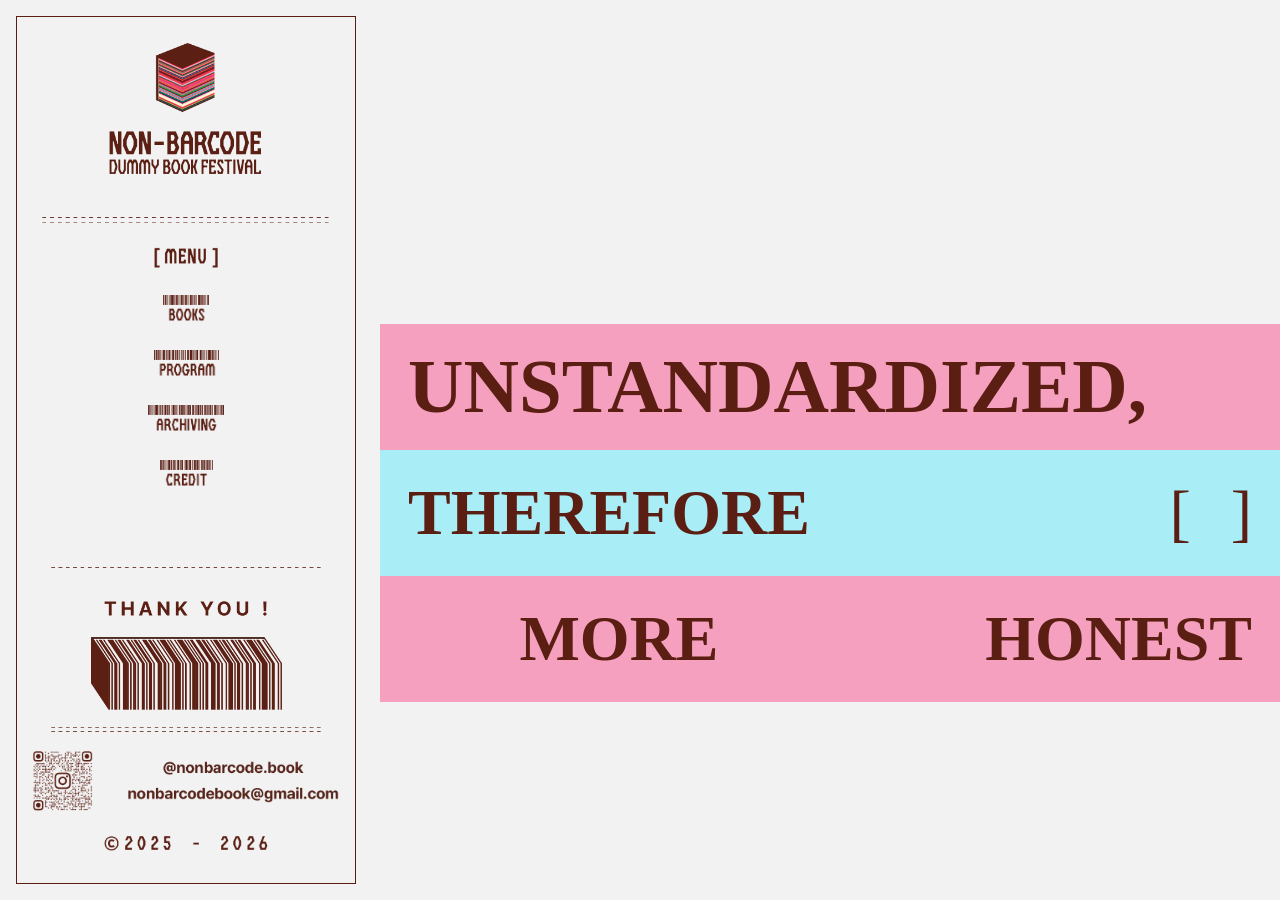
==== 01_main.html @ d7e764cb "q" ====
<!DOCTYPE html>
<html lang="ko">
<head>
  <meta charset="UTF-8" />
  <meta name="viewport" content="width=device-width, initial-scale=1.0" />
  <title>NON-BARCODE</title>
  <link rel="icon" type="image/png" sizes="32x32" href="02_Images/favicon.png">
  <link rel="icon" type="image/png" sizes="16x16" href="02_Images/favicon.png">
  <link rel="stylesheet" href="01_main.css" />
</head>

<body>

  <div id="navi">
    <div id="navi-container">
      <div id="navi-top"></div>
  
      <div id="navi-menu">
        <div id="navi-menu-text"></div>
  
        <ul class="navi-list">
          <li id="navi-books"></li>
          <li id="navi-program"></li>
          <li id="navi-archiving"></li>
          <li id="navi-credit"></li>
        </ul>
      </div>
  
      <div id="navi-footer">
        <div id="thx"></div>
        <div id="navi-bottom"></div>
        <div id="navi-contact"></div>
      </div>
    </div>
  </div>

  <main id="content">
    <section id="hero">
      <div class="hero-top-space"></div>

      <div class="band pink band-1">
        <h1>UNSTANDARDIZED,</h1>
      </div>

      <div class="band blue band-2">
        <div class="band-inner">
          <h2>THEREFORE</h2>
          <div class="barcode-wrap">
            <span>[</span>
            <div class="barcode"></div>
            <span>]</span>
          </div>
        </div>
      </div>

      <div class="band pink band-3">
        <div class="bottom-words">
          <h2>MORE</h2>
          <h2>HONEST</h2>
        </div>
      </div>
    </section>

  <script src="https://code.jquery.com/jquery-3.6.1.min.js"></script>
  <script type="module" src="/01_main.js"></script> </body>
    
  </body>
</html>
---- 01_main.css ----
* {
  box-sizing: border-box;
  margin: 0;
  padding: 0;
}
@font-face {
  font-family: 'Nonbarcode';
  src: url('../fonts/Nonbarcode_bold.ttf') format('truetype');
  font-weight: normal;
  font-style: normal;
}

:root {
  --nav-width: 380px;
  --brown: #5b1e13;
}

body {
  background: #f2f2f2;
}

/* 왼쪽 고정 네비 */
#navi {
  position: fixed;
  top: 0;
  left: 0;
  width: var(--nav-width);
  height: 100vh;
  padding: 20px;
}

/* 네비 전체 박스 */
#navi-container {
  width: 340px;
  height: 100%;
  border: 1px solid var(--brown);
  display: flex;
  flex-direction: column;
  padding: 28px 0 24px;
}

/* 상단 */
#navi-top {
  height: 205px;
  flex-shrink: 0;
  background-image: url("./02_Images/01_Navi/navi_top.png");
  background-repeat: no-repeat;
  background-size: contain;
  background-position: center;
  margin-top: 10px;
}

/* 메뉴 */
#navi-menu {
  display: flex;
  flex-direction: column;
  flex-shrink: 0;
  margin: 10px 20px 0;
}

#navi-menu-text {
  height: 25px;
  flex-shrink: 0;
  margin: 24px 35px 18px;
  background-image: url("./02_Images/01_Navi/navi_menu.png");
  background-repeat: no-repeat;
  background-size: contain;
  background-position: center;
}

.navi-list {
  list-style: none;
  margin-top: 25px;
  display: flex;
  flex-direction: column;
  align-items: center;
  gap: clamp(25px, 3vh, 42px);
}

.navi-list li {
  width: 100%;
  height: 35px;
  flex-shrink: 0;
  background-repeat: no-repeat;
  background-size: contain;
  background-position: center;
}

#navi-books {
  background-image: url("./02_Images/01_Navi/navi_books.png");
}

#navi-program {
  background-image: url("./02_Images/01_Navi/navi_program.png");
}

#navi-archiving {
  background-image: url("./02_Images/01_Navi/navi_archiving.png");
}

#navi-credit {
  background-image: url("./02_Images/01_Navi/navi_credit.png");
}

/* 하단 전체 */
#navi-footer {
  margin-top: auto;
  flex-shrink: 0;
  display: flex;
  flex-direction: column;
}

/* THANK YOU */
#thx {
  height: 200px;
  margin: 0 10px;
  background-image: url("./02_Images/01_Navi/navi_thx.png");
  background-repeat: no-repeat;
  background-size: contain;
  background-position: center;
}

/* 제일 아래 그래픽 */
#navi-bottom {
  height: 150px;
  margin: 10px 20px 0;
  background-image: url("./02_Images/01_Navi/navi_bottom.png");
  background-repeat: no-repeat;
  background-size: contain;
  background-position: center;
}

/* 높이가 충분히 클 때: 메뉴 말고 하단 여백이 늘어나게 */
@media (min-height: 1130px) {
  #navi {
    padding: 20px;
  }

  #navi-container {
    padding-top: 34px;
    padding-bottom: 36px;
  }
  #navi-menu-text {
    margin: 48px 28px 10px;
  }
  .navi-list {
    padding-top: 40px;
    gap: 50px;
  }
  #navi-footer {
    padding-top: 28px;
  }

  #thx {
    margin: 12px 10px 0;
  }

  #navi-bottom {
    margin: 18px 20px 0;
  }
}

/* 920 이하 */
@media (max-height: 920px) {
  #navi {
    padding: 16px;
  }

  #navi-container {
    padding: 22px 0 18px;
  }

  #navi-top {
    height: 180px;
    margin-top: 4px;
  }

  #navi-menu {
    margin: 6px 16px 0;
  }

  #navi-menu-text {
    margin: 16px 28px 0px;
  }

  .navi-list {
    gap: 25px;
  }

  .navi-list li {
    height: 30px;
  }

  #thx {
    height: 165px;
    margin: 0 8px;
  }

  #navi-bottom {
    height: 125px;
    margin: 8px 16px 0;
  }
}

/* 820 이하 */
@media (max-height: 820px) {

  #thx {
    height: 135px;
  }

  #navi-bottom {
    display: none;
  }
}

/* 740 이하 */
@media (max-height: 740px) {
  #thx {
    height: 110px;
  }
}

/* 740 이하 */
@media (max-height: 620px) {
  #thx {
    display: none;
  }
}


/* 오른쪽 본문 */
#content {
  margin-left: var(--nav-width);
  width: calc(100% - var(--nav-width));
  min-height: 100vh;
}

/* 히어로 전체 */
#hero {
  position: relative;
  width: 100%;
  min-height: 100vh;
  background: var(--bg);
  display: flex;
  flex-direction: column;
}

/* 위 여백 */
.hero-top-space {
  height: 36vh;
  width: 100%;
}

/* 공통 밴드 */
.band {
  width: 100%;
  display: flex;
  align-items: center;
  padding-left: 28px;
  padding-right: 28px;
}

/* 색상 */
.pink {
  background: #f5a0be; /* 임시, 나중에 원하는 색으로 교체 */
}

.blue {
  background: #a9eef7; /* 임시 */
}

/* 첫 줄 */
.band-1 {
  height: 14vh;
}

.band-1 h1 {
  font-size: clamp(48px, 6vw, 110px);
  color: var(--brown);
  line-height: 1;
}

/* 둘째 줄 */
.band-2 {
  height: 14vh;
}

.band-inner {
  width: 100%;
  display: flex;
  align-items: center;
  justify-content: space-between;
  gap: 24px;
}

.band-2 h2 {
  font-size: clamp(44px, 5vw, 96px);
  color: var(--brown);
  line-height: 1;
}

.barcode-wrap {
  display: flex;
  align-items: center;
  gap: 20px;
  flex: 1;
  justify-content: flex-end;
}

.barcode-wrap span {
  font-size: clamp(44px, 5vw, 96px);
  color: var(--brown);
  line-height: 1;
}

/* 셋째 줄 */
.band-3 {
  height: 14vh;
}

.bottom-words {
  width: 100%;
  display: flex;
  justify-content: space-between;
  align-items: center;
}

.bottom-words h2 {
  font-size: clamp(44px, 5vw, 96px);
  color: var(--brown);
  line-height: 1;
  width: 50%;
}

.bottom-words h2:first-child {
  text-align: center;
}

.bottom-words h2:last-child {
  text-align: right;
}
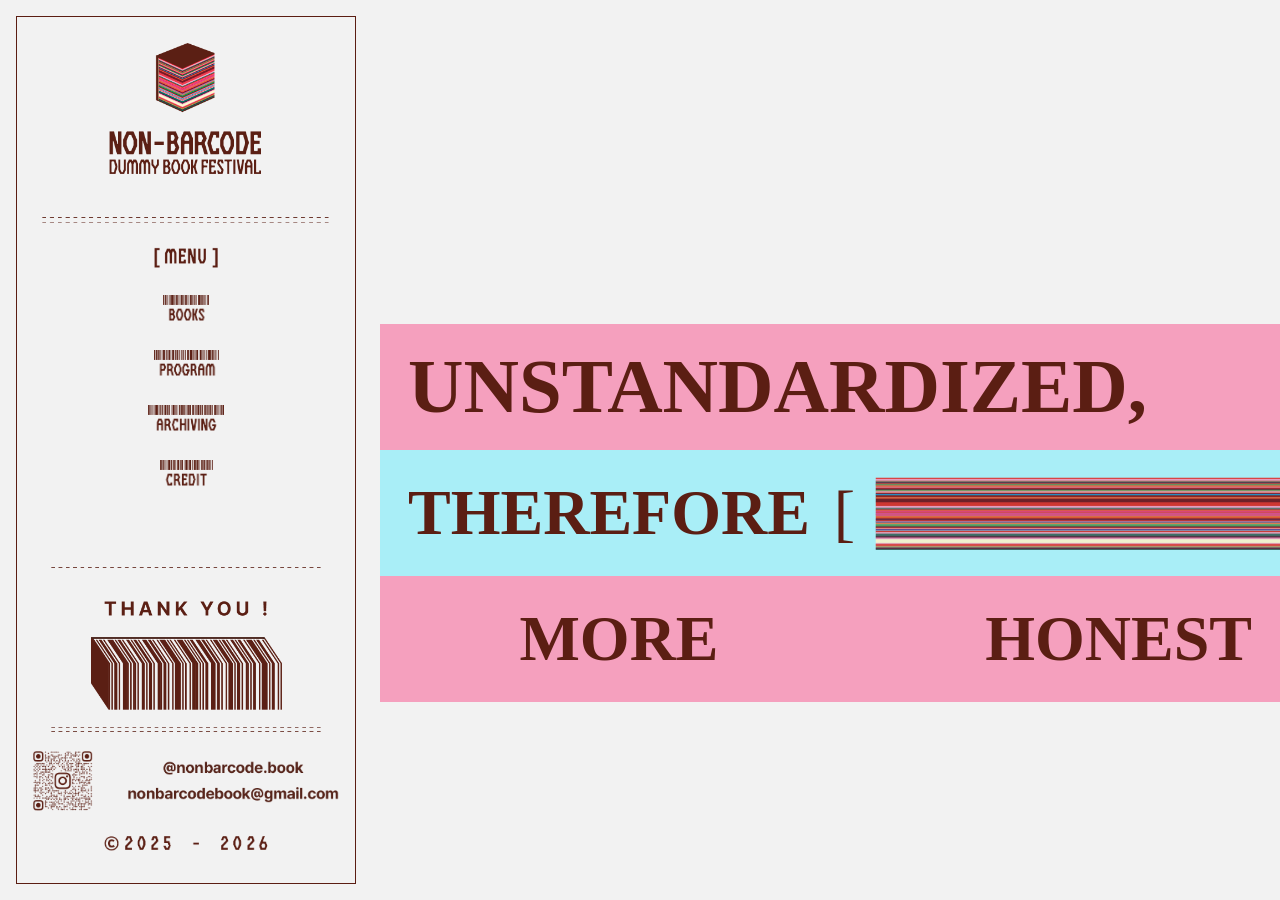
==== commit a75545e9: "1" ====
--- a/01_main.html
+++ b/01_main.html
@@ -11,6 +11,7 @@
 
 <body>
 
+  <!-- 네비게이션바 -->
   <div id="navi">
     <div id="navi-container">
       <div id="navi-top"></div>
@@ -34,6 +35,7 @@
     </div>
   </div>
 
+  <!-- 본문 -->
   <main id="content">
     <section id="hero">
       <div class="hero-top-space"></div>
--- a/01_main.css
+++ b/01_main.css
@@ -130,105 +130,6 @@
   background-position: center;
 }
 
-/* 높이가 충분히 클 때: 메뉴 말고 하단 여백이 늘어나게 */
-@media (min-height: 1130px) {
-  #navi {
-    padding: 20px;
-  }
-
-  #navi-container {
-    padding-top: 34px;
-    padding-bottom: 36px;
-  }
-  #navi-menu-text {
-    margin: 48px 28px 10px;
-  }
-  .navi-list {
-    padding-top: 40px;
-    gap: 50px;
-  }
-  #navi-footer {
-    padding-top: 28px;
-  }
-
-  #thx {
-    margin: 12px 10px 0;
-  }
-
-  #navi-bottom {
-    margin: 18px 20px 0;
-  }
-}
-
-/* 920 이하 */
-@media (max-height: 920px) {
-  #navi {
-    padding: 16px;
-  }
-
-  #navi-container {
-    padding: 22px 0 18px;
-  }
-
-  #navi-top {
-    height: 180px;
-    margin-top: 4px;
-  }
-
-  #navi-menu {
-    margin: 6px 16px 0;
-  }
-
-  #navi-menu-text {
-    margin: 16px 28px 0px;
-  }
-
-  .navi-list {
-    gap: 25px;
-  }
-
-  .navi-list li {
-    height: 30px;
-  }
-
-  #thx {
-    height: 165px;
-    margin: 0 8px;
-  }
-
-  #navi-bottom {
-    height: 125px;
-    margin: 8px 16px 0;
-  }
-}
-
-/* 820 이하 */
-@media (max-height: 820px) {
-
-  #thx {
-    height: 135px;
-  }
-
-  #navi-bottom {
-    display: none;
-  }
-}
-
-/* 740 이하 */
-@media (max-height: 740px) {
-  #thx {
-    height: 110px;
-  }
-}
-
-/* 740 이하 */
-@media (max-height: 620px) {
-  #thx {
-    display: none;
-  }
-}
-
-
 /* 오른쪽 본문 */
 #content {
   margin-left: var(--nav-width);
@@ -314,6 +215,15 @@
   line-height: 1;
 }
 
+.barcode {
+  background-image: url("./02_Images/02_Hero/Hero_Barcode.png");
+  height: 100px;
+  width: 500px;
+  background-repeat: no-repeat;
+  background-size: contain;
+  background-position: center;
+}
+
 /* 셋째 줄 */
 .band-3 {
   height: 14vh;
@@ -339,4 +249,102 @@
 
 .bottom-words h2:last-child {
   text-align: right;
+}
+
+/* 높이가 충분히 클 때: 메뉴 말고 하단 여백이 늘어나게 */
+@media (min-height: 1130px) {
+  #navi {
+    padding: 20px;
+  }
+
+  #navi-container {
+    padding-top: 34px;
+    padding-bottom: 36px;
+  }
+  #navi-menu-text {
+    margin: 48px 28px 10px;
+  }
+  .navi-list {
+    padding-top: 40px;
+    gap: 50px;
+  }
+  #navi-footer {
+    padding-top: 28px;
+  }
+
+  #thx {
+    margin: 12px 10px 0;
+  }
+
+  #navi-bottom {
+    margin: 18px 20px 0;
+  }
+}
+
+/* 920 이하 */
+@media (max-height: 920px) {
+  #navi {
+    padding: 16px;
+  }
+
+  #navi-container {
+    padding: 22px 0 18px;
+  }
+
+  #navi-top {
+    height: 180px;
+    margin-top: 4px;
+  }
+
+  #navi-menu {
+    margin: 6px 16px 0;
+  }
+
+  #navi-menu-text {
+    margin: 16px 28px 0px;
+  }
+
+  .navi-list {
+    gap: 25px;
+  }
+
+  .navi-list li {
+    height: 30px;
+  }
+
+  #thx {
+    height: 165px;
+    margin: 0 8px;
+  }
+
+  #navi-bottom {
+    height: 125px;
+    margin: 8px 16px 0;
+  }
+}
+
+/* 820 이하 */
+@media (max-height: 820px) {
+
+  #thx {
+    height: 135px;
+  }
+
+  #navi-bottom {
+    display: none;
+  }
+}
+
+/* 740 이하 */
+@media (max-height: 740px) {
+  #thx {
+    height: 110px;
+  }
+}
+
+/* 740 이하 */
+@media (max-height: 620px) {
+  #thx {
+    display: none;
+  }
 }
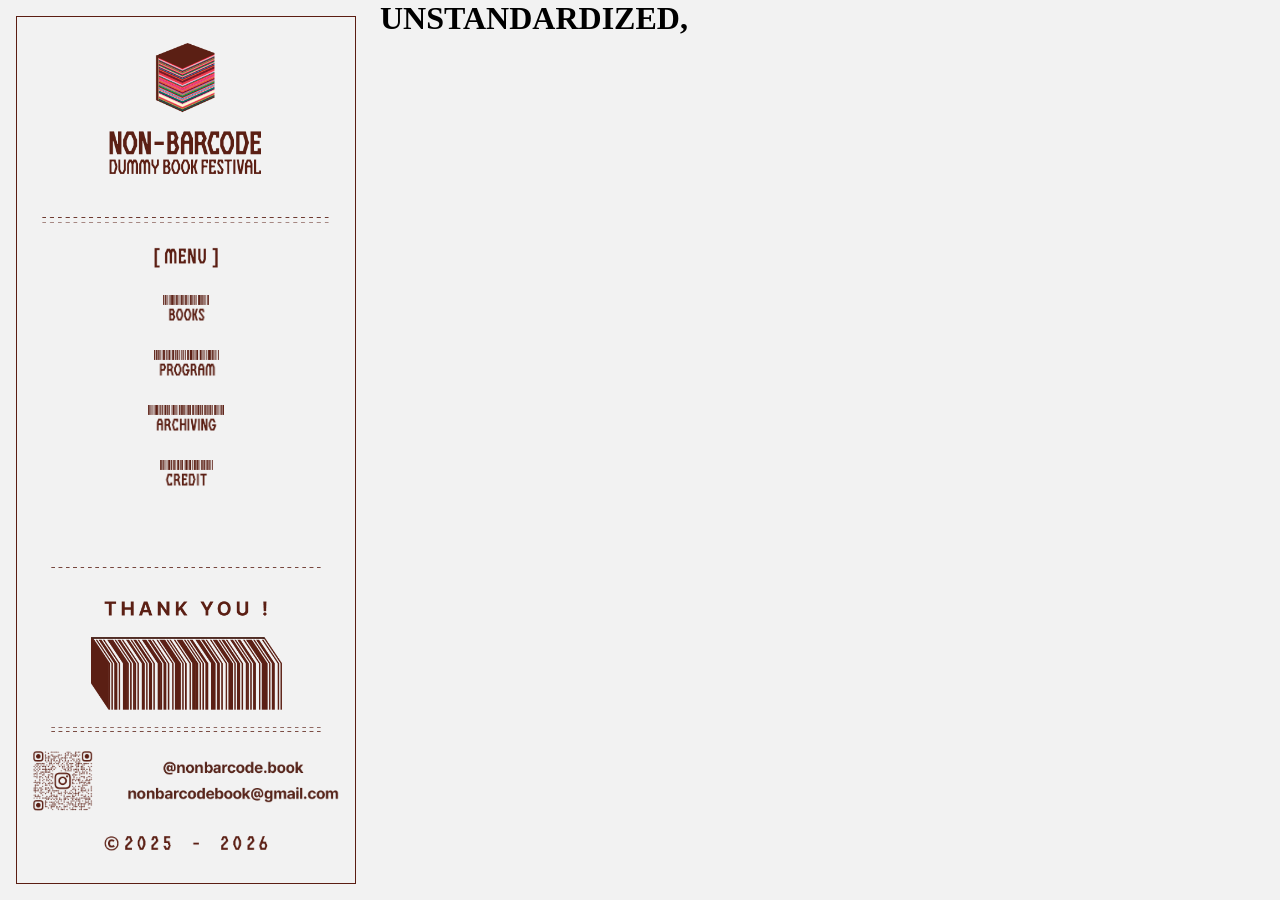
==== commit 376624f0: "1" ====
--- a/01_main.html
+++ b/01_main.html
@@ -36,32 +36,13 @@
   </div>
 
   <!-- 본문 -->
-  <main id="content">
-    <section id="hero">
-      <div class="hero-top-space"></div>
-
-      <div class="band pink band-1">
-        <h1>UNSTANDARDIZED,</h1>
+  <div id="content">
+    <div id="hero">
+      <div id="text-1">
+        <H1> UNSTANDARDIZED, </H1>
       </div>
-
-      <div class="band blue band-2">
-        <div class="band-inner">
-          <h2>THEREFORE</h2>
-          <div class="barcode-wrap">
-            <span>[</span>
-            <div class="barcode"></div>
-            <span>]</span>
-          </div>
-        </div>
-      </div>
-
-      <div class="band pink band-3">
-        <div class="bottom-words">
-          <h2>MORE</h2>
-          <h2>HONEST</h2>
-        </div>
-      </div>
-    </section>
+    </div>
+  </div>
 
   <script src="https://code.jquery.com/jquery-3.6.1.min.js"></script>
   <script type="module" src="/01_main.js"></script> </body>
--- a/01_main.css
+++ b/01_main.css
@@ -140,6 +140,7 @@
 /* 히어로 전체 */
 #hero {
   position: relative;
+  font-family: 'Nonbarcode';
   width: 100%;
   min-height: 100vh;
   background: var(--bg);
@@ -147,109 +148,6 @@
   flex-direction: column;
 }
 
-/* 위 여백 */
-.hero-top-space {
-  height: 36vh;
-  width: 100%;
-}
-
-/* 공통 밴드 */
-.band {
-  width: 100%;
-  display: flex;
-  align-items: center;
-  padding-left: 28px;
-  padding-right: 28px;
-}
-
-/* 색상 */
-.pink {
-  background: #f5a0be; /* 임시, 나중에 원하는 색으로 교체 */
-}
-
-.blue {
-  background: #a9eef7; /* 임시 */
-}
-
-/* 첫 줄 */
-.band-1 {
-  height: 14vh;
-}
-
-.band-1 h1 {
-  font-size: clamp(48px, 6vw, 110px);
-  color: var(--brown);
-  line-height: 1;
-}
-
-/* 둘째 줄 */
-.band-2 {
-  height: 14vh;
-}
-
-.band-inner {
-  width: 100%;
-  display: flex;
-  align-items: center;
-  justify-content: space-between;
-  gap: 24px;
-}
-
-.band-2 h2 {
-  font-size: clamp(44px, 5vw, 96px);
-  color: var(--brown);
-  line-height: 1;
-}
-
-.barcode-wrap {
-  display: flex;
-  align-items: center;
-  gap: 20px;
-  flex: 1;
-  justify-content: flex-end;
-}
-
-.barcode-wrap span {
-  font-size: clamp(44px, 5vw, 96px);
-  color: var(--brown);
-  line-height: 1;
-}
-
-.barcode {
-  background-image: url("./02_Images/02_Hero/Hero_Barcode.png");
-  height: 100px;
-  width: 500px;
-  background-repeat: no-repeat;
-  background-size: contain;
-  background-position: center;
-}
-
-/* 셋째 줄 */
-.band-3 {
-  height: 14vh;
-}
-
-.bottom-words {
-  width: 100%;
-  display: flex;
-  justify-content: space-between;
-  align-items: center;
-}
-
-.bottom-words h2 {
-  font-size: clamp(44px, 5vw, 96px);
-  color: var(--brown);
-  line-height: 1;
-  width: 50%;
-}
-
-.bottom-words h2:first-child {
-  text-align: center;
-}
-
-.bottom-words h2:last-child {
-  text-align: right;
-}
 
 /* 높이가 충분히 클 때: 메뉴 말고 하단 여백이 늘어나게 */
 @media (min-height: 1130px) {
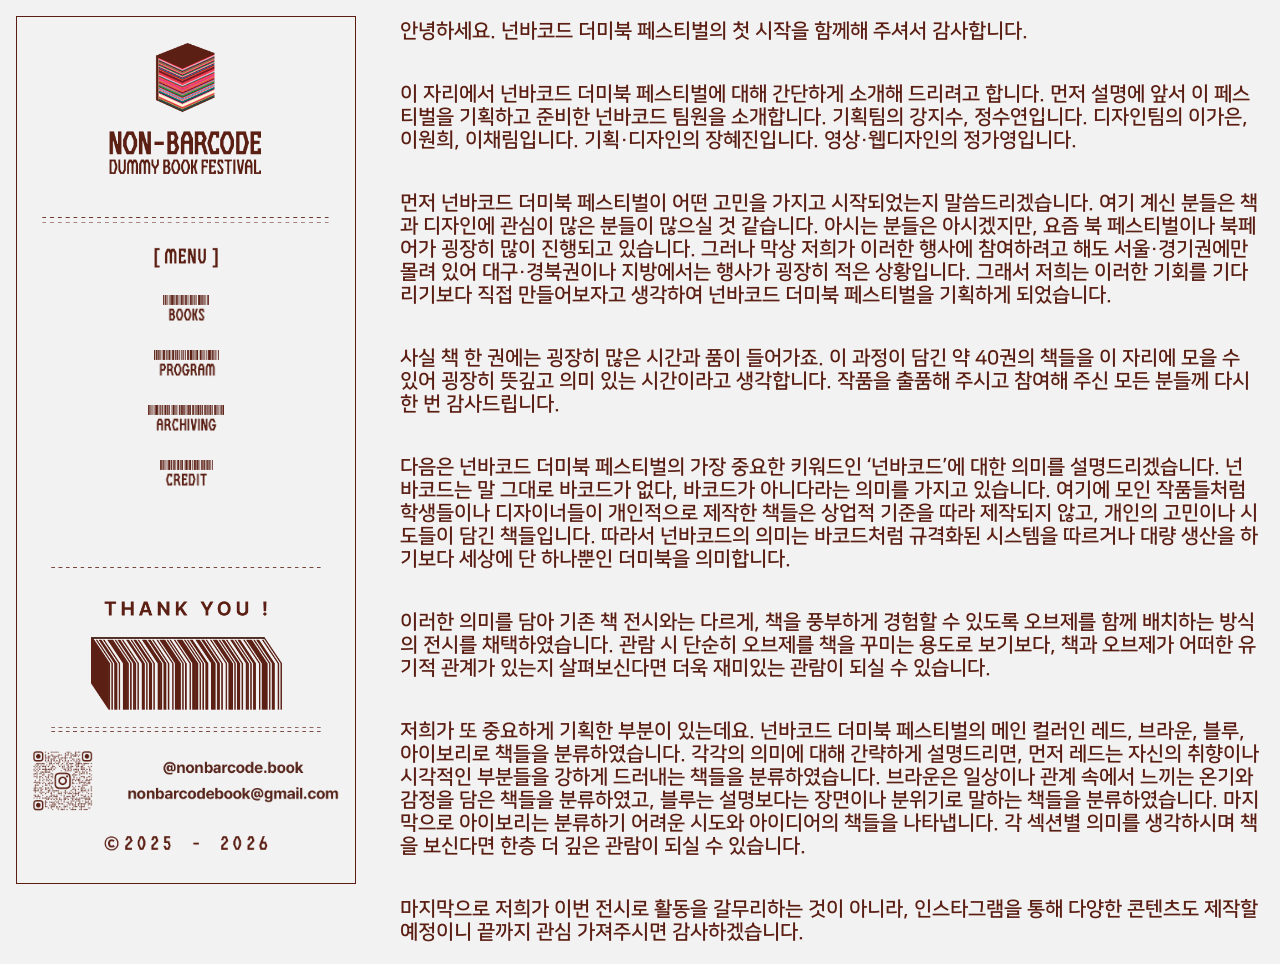
==== commit e6abe479: "1" ====
--- a/01_main.html
+++ b/01_main.html
@@ -38,9 +38,21 @@
   <!-- 본문 -->
   <div id="content">
     <div id="hero">
-      <div id="text-1">
-        <H1> UNSTANDARDIZED, </H1>
-      </div>
+      <div class="hero-text">  <p> 안녕하세요. 넌바코드 더미북 페스티벌의 첫 시작을 함께해 주셔서 감사합니다. </p></div>
+
+      <div class="hero-text">  <p> 이 자리에서 넌바코드 더미북 페스티벌에 대해 간단하게 소개해 드리려고 합니다. 먼저 설명에 앞서 이 페스티벌을 기획하고 준비한 넌바코드 팀원을 소개합니다. 기획팀의 강지수, 정수연입니다. 디자인팀의 이가은, 이원희, 이채림입니다. 기획·디자인의 장혜진입니다. 영상·웹디자인의 정가영입니다. </p></div>
+        
+      <div class="hero-text">  <p> 먼저 넌바코드 더미북 페스티벌이 어떤 고민을 가지고 시작되었는지 말씀드리겠습니다. 여기 계신 분들은 책과 디자인에 관심이 많은 분들이 많으실 것 같습니다. 아시는 분들은 아시겠지만, 요즘 북 페스티벌이나 북페어가 굉장히 많이 진행되고 있습니다. 그러나 막상 저희가 이러한 행사에 참여하려고 해도 서울·경기권에만 몰려 있어 대구·경북권이나 지방에서는 행사가 굉장히 적은 상황입니다. 그래서 저희는 이러한 기회를 기다리기보다 직접 만들어보자고 생각하여 넌바코드 더미북 페스티벌을 기획하게 되었습니다. </p></div>
+        
+      <div class="hero-text">  <p> 사실 책 한 권에는 굉장히 많은 시간과 품이 들어가죠. 이 과정이 담긴 약 40권의 책들을 이 자리에 모을 수 있어 굉장히 뜻깊고 의미 있는 시간이라고 생각합니다. 작품을 출품해 주시고 참여해 주신 모든 분들께 다시 한 번 감사드립니다. </p></div>
+        
+      <div class="hero-text">  <p> 다음은 넌바코드 더미북 페스티벌의 가장 중요한 키워드인 ‘넌바코드’에 대한 의미를 설명드리겠습니다. 넌바코드는 말 그대로 바코드가 없다, 바코드가 아니다라는 의미를 가지고 있습니다. 여기에 모인 작품들처럼 학생들이나 디자이너들이 개인적으로 제작한 책들은 상업적 기준을 따라 제작되지 않고, 개인의 고민이나 시도들이 담긴 책들입니다. 따라서 넌바코드의 의미는 바코드처럼 규격화된 시스템을 따르거나 대량 생산을 하기보다 세상에 단 하나뿐인 더미북을 의미합니다. </p></div>
+        
+      <div class="hero-text">  <p> 이러한 의미를 담아 기존 책 전시와는 다르게, 책을 풍부하게 경험할 수 있도록 오브제를 함께 배치하는 방식의 전시를 채택하였습니다. 관람 시 단순히 오브제를 책을 꾸미는 용도로 보기보다, 책과 오브제가 어떠한 유기적 관계가 있는지 살펴보신다면 더욱 재미있는 관람이 되실 수 있습니다. </p></div>
+        
+      <div class="hero-text">  <p>저희가 또 중요하게 기획한 부분이 있는데요. 넌바코드 더미북 페스티벌의 메인 컬러인 레드, 브라운, 블루, 아이보리로 책들을 분류하였습니다. 각각의 의미에 대해 간략하게 설명드리면, 먼저 레드는 자신의 취향이나 시각적인 부분들을 강하게 드러내는 책들을 분류하였습니다. 브라운은 일상이나 관계 속에서 느끼는 온기와 감정을 담은 책들을 분류하였고, 블루는 설명보다는 장면이나 분위기로 말하는 책들을 분류하였습니다. 마지막으로 아이보리는 분류하기 어려운 시도와 아이디어의 책들을 나타냅니다. 각 섹션별 의미를 생각하시며 책을 보신다면 한층 더 깊은 관람이 되실 수 있습니다. </p></div>
+        
+      <div class="hero-text">  <p>마지막으로 저희가 이번 전시로 활동을 갈무리하는 것이 아니라, 인스타그램을 통해 다양한 콘텐츠도 제작할 예정이니 끝까지 관심 가져주시면 감사하겠습니다. </p></div>
     </div>
   </div>
 
--- a/01_main.css
+++ b/01_main.css
@@ -6,6 +6,12 @@
 @font-face {
   font-family: 'Nonbarcode';
   src: url('../fonts/Nonbarcode_bold.ttf') format('truetype');
+  font-weight: normal;
+  font-style: normal;
+}
+@font-face {
+  font-family: 'NANUM';
+  src: url('./03_Font/NanumSquareB.otf') format('opentype');
   font-weight: normal;
   font-style: normal;
 }
@@ -140,13 +146,19 @@
 /* 히어로 전체 */
 #hero {
   position: relative;
-  font-family: 'Nonbarcode';
   width: 100%;
   min-height: 100vh;
   background: var(--bg);
   display: flex;
   flex-direction: column;
 }
+.hero-text {
+  font-size: 20px;
+  font-family: 'NANUM';
+  margin: 20px;
+  color: #5b1e13;
+}
+
 
 
 /* 높이가 충분히 클 때: 메뉴 말고 하단 여백이 늘어나게 */
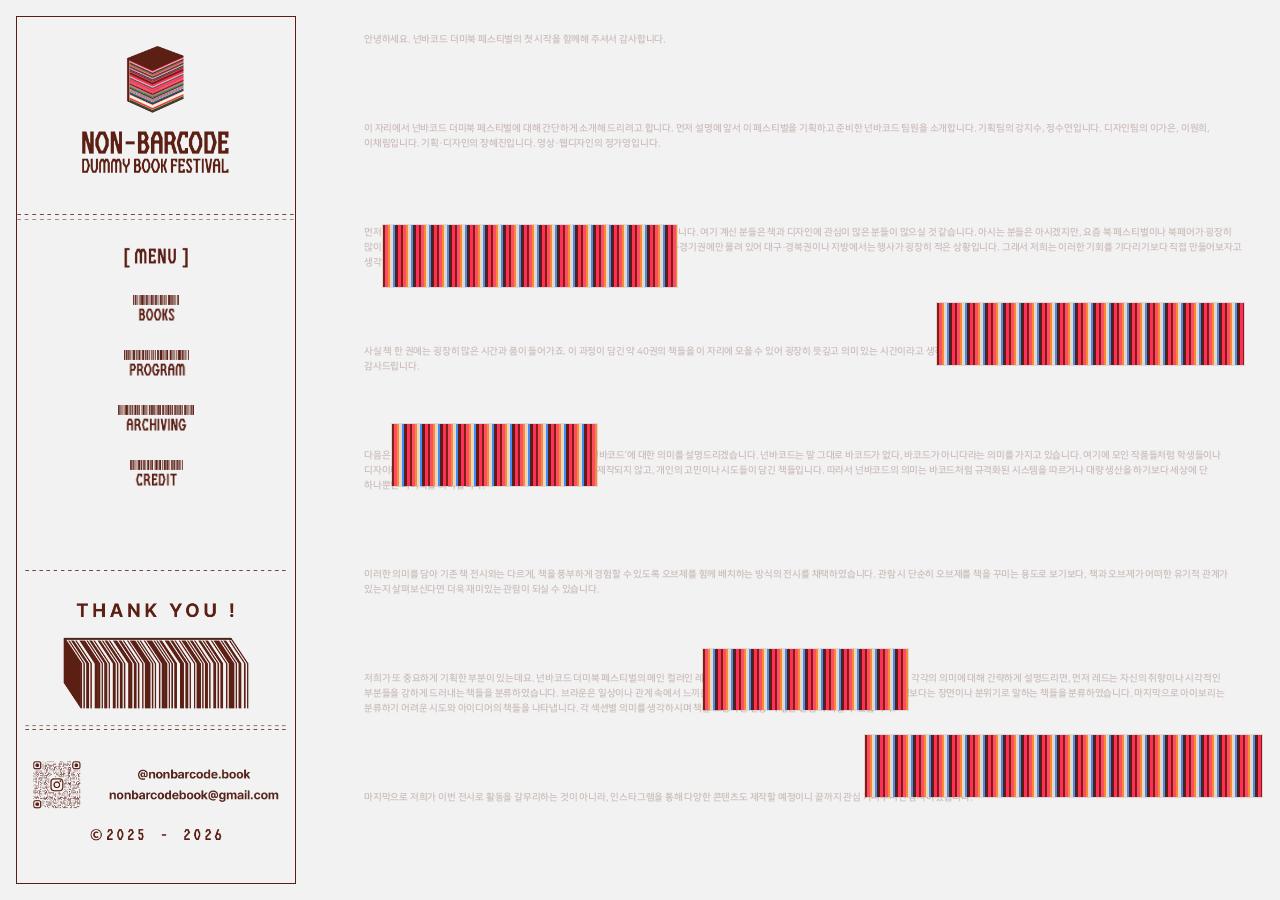
==== commit f64e00f2: "1" ====
--- a/01_main.html
+++ b/01_main.html
@@ -37,24 +37,42 @@
 
   <!-- 본문 -->
   <div id="content">
-    <div id="hero">
-      <div class="hero-text">  <p> 안녕하세요. 넌바코드 더미북 페스티벌의 첫 시작을 함께해 주셔서 감사합니다. </p></div>
-
-      <div class="hero-text">  <p> 이 자리에서 넌바코드 더미북 페스티벌에 대해 간단하게 소개해 드리려고 합니다. 먼저 설명에 앞서 이 페스티벌을 기획하고 준비한 넌바코드 팀원을 소개합니다. 기획팀의 강지수, 정수연입니다. 디자인팀의 이가은, 이원희, 이채림입니다. 기획·디자인의 장혜진입니다. 영상·웹디자인의 정가영입니다. </p></div>
-        
-      <div class="hero-text">  <p> 먼저 넌바코드 더미북 페스티벌이 어떤 고민을 가지고 시작되었는지 말씀드리겠습니다. 여기 계신 분들은 책과 디자인에 관심이 많은 분들이 많으실 것 같습니다. 아시는 분들은 아시겠지만, 요즘 북 페스티벌이나 북페어가 굉장히 많이 진행되고 있습니다. 그러나 막상 저희가 이러한 행사에 참여하려고 해도 서울·경기권에만 몰려 있어 대구·경북권이나 지방에서는 행사가 굉장히 적은 상황입니다. 그래서 저희는 이러한 기회를 기다리기보다 직접 만들어보자고 생각하여 넌바코드 더미북 페스티벌을 기획하게 되었습니다. </p></div>
-        
-      <div class="hero-text">  <p> 사실 책 한 권에는 굉장히 많은 시간과 품이 들어가죠. 이 과정이 담긴 약 40권의 책들을 이 자리에 모을 수 있어 굉장히 뜻깊고 의미 있는 시간이라고 생각합니다. 작품을 출품해 주시고 참여해 주신 모든 분들께 다시 한 번 감사드립니다. </p></div>
-        
-      <div class="hero-text">  <p> 다음은 넌바코드 더미북 페스티벌의 가장 중요한 키워드인 ‘넌바코드’에 대한 의미를 설명드리겠습니다. 넌바코드는 말 그대로 바코드가 없다, 바코드가 아니다라는 의미를 가지고 있습니다. 여기에 모인 작품들처럼 학생들이나 디자이너들이 개인적으로 제작한 책들은 상업적 기준을 따라 제작되지 않고, 개인의 고민이나 시도들이 담긴 책들입니다. 따라서 넌바코드의 의미는 바코드처럼 규격화된 시스템을 따르거나 대량 생산을 하기보다 세상에 단 하나뿐인 더미북을 의미합니다. </p></div>
-        
-      <div class="hero-text">  <p> 이러한 의미를 담아 기존 책 전시와는 다르게, 책을 풍부하게 경험할 수 있도록 오브제를 함께 배치하는 방식의 전시를 채택하였습니다. 관람 시 단순히 오브제를 책을 꾸미는 용도로 보기보다, 책과 오브제가 어떠한 유기적 관계가 있는지 살펴보신다면 더욱 재미있는 관람이 되실 수 있습니다. </p></div>
-        
-      <div class="hero-text">  <p>저희가 또 중요하게 기획한 부분이 있는데요. 넌바코드 더미북 페스티벌의 메인 컬러인 레드, 브라운, 블루, 아이보리로 책들을 분류하였습니다. 각각의 의미에 대해 간략하게 설명드리면, 먼저 레드는 자신의 취향이나 시각적인 부분들을 강하게 드러내는 책들을 분류하였습니다. 브라운은 일상이나 관계 속에서 느끼는 온기와 감정을 담은 책들을 분류하였고, 블루는 설명보다는 장면이나 분위기로 말하는 책들을 분류하였습니다. 마지막으로 아이보리는 분류하기 어려운 시도와 아이디어의 책들을 나타냅니다. 각 섹션별 의미를 생각하시며 책을 보신다면 한층 더 깊은 관람이 되실 수 있습니다. </p></div>
-        
-      <div class="hero-text">  <p>마지막으로 저희가 이번 전시로 활동을 갈무리하는 것이 아니라, 인스타그램을 통해 다양한 콘텐츠도 제작할 예정이니 끝까지 관심 가져주시면 감사하겠습니다. </p></div>
-    </div>
+    <section id="hero">
+      <div class="hero-inner">
+  
+        <!-- 배경에 옅게 깔리는 본문 -->
+        <div class="hero-bg-text">
+          <div class="hero-text"><p>안녕하세요. 넌바코드 더미북 페스티벌의 첫 시작을 함께해 주셔서 감사합니다.</p></div>
+  
+          <div class="hero-text"><p>이 자리에서 넌바코드 더미북 페스티벌에 대해 간단하게 소개해 드리려고 합니다. 먼저 설명에 앞서 이 페스티벌을 기획하고 준비한 넌바코드 팀원을 소개합니다. 기획팀의 강지수, 정수연입니다. 디자인팀의 이가은, 이원희, 이채림입니다. 기획·디자인의 장혜진입니다. 영상·웹디자인의 정가영입니다.</p></div>
+  
+          <div class="hero-text"><p>먼저 넌바코드 더미북 페스티벌이 어떤 고민을 가지고 시작되었는지 말씀드리겠습니다. 여기 계신 분들은 책과 디자인에 관심이 많은 분들이 많으실 것 같습니다. 아시는 분들은 아시겠지만, 요즘 북 페스티벌이나 북페어가 굉장히 많이 진행되고 있습니다. 그러나 막상 저희가 이러한 행사에 참여하려고 해도 서울·경기권에만 몰려 있어 대구·경북권이나 지방에서는 행사가 굉장히 적은 상황입니다. 그래서 저희는 이러한 기회를 기다리기보다 직접 만들어보자고 생각하여 넌바코드 더미북 페스티벌을 기획하게 되었습니다.</p></div>
+  
+          <div class="hero-text"><p>사실 책 한 권에는 굉장히 많은 시간과 품이 들어가죠. 이 과정이 담긴 약 40권의 책들을 이 자리에 모을 수 있어 굉장히 뜻깊고 의미 있는 시간이라고 생각합니다. 작품을 출품해 주시고 참여해 주신 모든 분들께 다시 한 번 감사드립니다.</p></div>
+  
+          <div class="hero-text"><p>다음은 넌바코드 더미북 페스티벌의 가장 중요한 키워드인 ‘넌바코드’에 대한 의미를 설명드리겠습니다. 넌바코드는 말 그대로 바코드가 없다, 바코드가 아니다라는 의미를 가지고 있습니다. 여기에 모인 작품들처럼 학생들이나 디자이너들이 개인적으로 제작한 책들은 상업적 기준을 따라 제작되지 않고, 개인의 고민이나 시도들이 담긴 책들입니다. 따라서 넌바코드의 의미는 바코드처럼 규격화된 시스템을 따르거나 대량 생산을 하기보다 세상에 단 하나뿐인 더미북을 의미합니다.</p></div>
+  
+          <div class="hero-text"><p>이러한 의미를 담아 기존 책 전시와는 다르게, 책을 풍부하게 경험할 수 있도록 오브제를 함께 배치하는 방식의 전시를 채택하였습니다. 관람 시 단순히 오브제를 책을 꾸미는 용도로 보기보다, 책과 오브제가 어떠한 유기적 관계가 있는지 살펴보신다면 더욱 재미있는 관람이 되실 수 있습니다.</p></div>
+  
+          <div class="hero-text"><p>저희가 또 중요하게 기획한 부분이 있는데요. 넌바코드 더미북 페스티벌의 메인 컬러인 레드, 브라운, 블루, 아이보리로 책들을 분류하였습니다. 각각의 의미에 대해 간략하게 설명드리면, 먼저 레드는 자신의 취향이나 시각적인 부분들을 강하게 드러내는 책들을 분류하였습니다. 브라운은 일상이나 관계 속에서 느끼는 온기와 감정을 담은 책들을 분류하였고, 블루는 설명보다는 장면이나 분위기로 말하는 책들을 분류하였습니다. 마지막으로 아이보리는 분류하기 어려운 시도와 아이디어의 책들을 나타냅니다. 각 섹션별 의미를 생각하시며 책을 보신다면 한층 더 깊은 관람이 되실 수 있습니다.</p></div>
+  
+          <div class="hero-text"><p>마지막으로 저희가 이번 전시로 활동을 갈무리하는 것이 아니라, 인스타그램을 통해 다양한 콘텐츠도 제작할 예정이니 끝까지 관심 가져주시면 감사하겠습니다.</p></div>
+        </div>
+  
+        <!-- 위에 얹는 인터랙션 요소 -->
+        <div class="hero-overlay">
+          <div class="barcode-card pos-1" data-text="완전하지 않은 것들"></div>
+          <div class="barcode-card pos-2" data-text="정리되지 않은 생각들"></div>
+          <div class="barcode-card pos-3" data-text="[넌바코드 더미북 페스티벌]"></div>
+          <div class="barcode-card pos-4" data-text="우리는 이것을"></div>
+          <div class="barcode-card pos-5" data-text="NON-BARCODE라고 부른다."></div>
+        </div>
+  
+      </div>
+    </section>
   </div>
+  
+  <div id="cursor-dot"></div>
 
   <script src="https://code.jquery.com/jquery-3.6.1.min.js"></script>
   <script type="module" src="/01_main.js"></script> </body>
--- a/01_main.css
+++ b/01_main.css
@@ -3,12 +3,14 @@
   margin: 0;
   padding: 0;
 }
+
 @font-face {
   font-family: 'Nonbarcode';
   src: url('../fonts/Nonbarcode_bold.ttf') format('truetype');
   font-weight: normal;
   font-style: normal;
 }
+
 @font-face {
   font-family: 'NANUM';
   src: url('./03_Font/NanumSquareB.otf') format('opentype');
@@ -19,10 +21,30 @@
 :root {
   --nav-width: 380px;
   --brown: #5b1e13;
-}
-
+  --bg: #f2f2f2;
+
+  --hero-font: clamp(11px, 0.92vw, 20px);
+  --hero-line: 1.58;
+  --hero-gap: clamp(10px, 1vw, 18px);
+
+  --overlay-font: clamp(22px, 2vw, 62px);
+  --overlay-font-small: clamp(18px, 1.5vw, 40px);
+
+  --cursor-size: 20px; /* 기존 12px → 20~28px 추천 */
+}
+
+html,
 body {
-  background: #f2f2f2;
+  width: 100%;
+  height: 100%;
+  overflow: hidden;
+  background: var(--bg);
+}
+
+body {
+  font-family: 'NANUM', sans-serif;
+  color: var(--brown);
+  cursor: default;
 }
 
 /* 왼쪽 고정 네비 */
@@ -33,6 +55,7 @@
   width: var(--nav-width);
   height: 100vh;
   padding: 20px;
+  z-index: 50;
 }
 
 /* 네비 전체 박스 */
@@ -140,28 +163,183 @@
 #content {
   margin-left: var(--nav-width);
   width: calc(100% - var(--nav-width));
-  min-height: 100vh;
+  height: 100vh;
+  overflow: hidden;
 }
 
 /* 히어로 전체 */
 #hero {
   position: relative;
   width: 100%;
-  min-height: 100vh;
-  background: var(--bg);
+  height: 100vh;
+  overflow: hidden;
+  padding: 20px 28px 20px 10px;
+}
+
+/* 오른쪽 내부 기준 박스 */
+.hero-inner {
+  position: relative;
+  width: min(100%, 1250px);
+  height: 100%;
+  margin-left: 0;
+  margin-right: auto;
+  padding: clamp(10px, 1.4vw, 24px) clamp(18px, 2vw, 34px);
+}
+
+/* 배경 글 */
+.hero-bg-text {
+  width: 100%;
+  height: 100%;
   display: flex;
   flex-direction: column;
-}
+  gap: var(--hero-gap);
+  overflow: hidden;
+}
+
 .hero-text {
-  font-size: 20px;
-  font-family: 'NANUM';
-  margin: 20px;
-  color: #5b1e13;
-}
-
-
-
-/* 높이가 충분히 클 때: 메뉴 말고 하단 여백이 늘어나게 */
+  color: var(--brown);
+  opacity: 0.25;
+  font-family: 'NANUM', sans-serif;
+  font-size: var(--hero-font);
+  line-height: var(--hero-line);
+  letter-spacing: -0.02em;
+  flex: 1 1 auto;
+  min-height: 0;
+  display: flex;
+  align-items: flex-start;
+}
+
+.hero-text p {
+  margin: 0;
+  width: 100%;
+  word-break: keep-all;
+  overflow-wrap: break-word;
+}
+
+/* 오버레이 전체 */
+.hero-overlay {
+  position: absolute;
+  inset: 0;
+  z-index: 5;
+  pointer-events: none;
+}
+
+/* 바코드 카드 */
+.barcode-card {
+  position: absolute;
+  width: clamp(180px, 22vw, 420px);
+  height: clamp(42px, 4.8vw, 90px);
+  pointer-events: auto;
+  cursor: none;
+}
+
+/* 바코드 이미지 */
+.barcode-card::before {
+  content: "";
+  position: absolute;
+  inset: 0;
+  background-image: repeating-linear-gradient(
+    90deg,
+    #7d1f12 0 2px,
+    #ff4c65 2px 5px,
+    #f58c33 5px 7px,
+    #e8d7c3 7px 10px,
+    #3f8df6 10px 12px,
+    #5b1e13 12px 15px,
+    #ff2f59 15px 18px
+  );
+  box-shadow: 0 0 0 1px rgba(91, 30, 19, 0.12);
+  opacity: 1;
+  transform: scaleX(1);
+  transition:
+    opacity 0.35s ease,
+    transform 0.35s ease;
+}
+
+/* 큰 텍스트 */
+.barcode-card::after {
+  content: attr(data-text);
+  position: absolute;
+  left: 0;
+  top: 50%;
+  transform: translateY(-50%);
+  color: var(--brown);
+  font-family: 'Nonbarcode', 'NANUM', sans-serif;
+  font-size: var(--overlay-font);
+  line-height: 1.02;
+  letter-spacing: -0.03em;
+  white-space: nowrap;
+  opacity: 0;
+  transition:
+    opacity 0.35s ease,
+    transform 0.35s ease;
+}
+
+/* 작은 텍스트가 필요한 카드 */
+.barcode-card.small-text::after {
+  font-size: var(--overlay-font-small);
+}
+
+/* hover 후 reveal 상태 */
+.barcode-card.is-revealed::before {
+  opacity: 0;
+  transform: scaleX(0.94);
+}
+
+.barcode-card.is-revealed::after {
+  opacity: 1;
+  transform: translateY(-50%);
+}
+
+/* 위치값 */
+.pos-1 {
+  top: 24%;
+  left: 4%;
+  width: clamp(240px, 23vw, 430px);
+}
+
+.pos-2 {
+  top: 33%;
+  right: 3%;
+  width: clamp(250px, 24vw, 460px);
+}
+
+.pos-3 {
+  top: 47%;
+  left: 5%;
+  width: clamp(180px, 16vw, 320px);
+}
+
+.pos-4 {
+  top: 73%;
+  left: 41%;
+  width: clamp(170px, 16vw, 300px);
+}
+
+.pos-5 {
+  top: 83%;
+  right: 1%;
+  width: clamp(260px, 31vw, 520px);
+}
+
+/* 커서 점 */
+#cursor-dot {
+  position: fixed;
+  left: 0;
+  top: 0;
+  width: var(--cursor-size);
+  height: var(--cursor-size);
+  border-radius: 50%;
+  background: #3f8df6;
+  opacity: 0.8;                 /* 살짝 투명 */
+  pointer-events: none;
+  z-index: 9999;
+  transform: translate3d(-999px, -999px, 0);
+  will-change: transform;
+  mix-blend-mode: multiply;     /* 선택사항 (좀 더 자연스럽게) */
+}
+
+/* 창이 충분히 클 때 */
 @media (min-height: 1130px) {
   #navi {
     padding: 20px;
@@ -171,13 +349,16 @@
     padding-top: 34px;
     padding-bottom: 36px;
   }
+
   #navi-menu-text {
     margin: 48px 28px 10px;
   }
+
   .navi-list {
     padding-top: 40px;
     gap: 50px;
   }
+
   #navi-footer {
     padding-top: 28px;
   }
@@ -191,7 +372,7 @@
   }
 }
 
-/* 920 이하 */
+/* 높이 920 이하 */
 @media (max-height: 920px) {
   #navi {
     padding: 16px;
@@ -211,7 +392,7 @@
   }
 
   #navi-menu-text {
-    margin: 16px 28px 0px;
+    margin: 16px 28px 0;
   }
 
   .navi-list {
@@ -233,9 +414,7 @@
   }
 }
 
-/* 820 이하 */
 @media (max-height: 820px) {
-
   #thx {
     height: 135px;
   }
@@ -245,16 +424,87 @@
   }
 }
 
-/* 740 이하 */
 @media (max-height: 740px) {
   #thx {
     height: 110px;
   }
 }
 
-/* 740 이하 */
 @media (max-height: 620px) {
   #thx {
     display: none;
   }
+}
+
+/* 가로폭 1440 이하 */
+@media (max-width: 1440px) {
+  :root {
+    --hero-font: clamp(10px, 0.82vw, 17px);
+    --hero-gap: clamp(8px, 0.9vw, 15px);
+    --overlay-font: clamp(20px, 1.8vw, 50px);
+    --overlay-font-small: clamp(16px, 1.25vw, 32px);
+  }
+
+  .hero-inner {
+    width: min(100%, 1120px);
+  }
+}
+
+/* 가로폭 1280 이하 */
+@media (max-width: 1280px) {
+  :root {
+    --nav-width: 340px;
+    --hero-font: clamp(9px, 0.75vw, 15px);
+    --hero-gap: clamp(6px, 0.8vw, 12px);
+    --overlay-font: clamp(16px, 1.5vw, 38px);
+    --overlay-font-small: clamp(14px, 1.05vw, 26px);
+  }
+
+  #navi-container {
+    width: 280px;
+  }
+
+  #hero {
+    padding: 18px 18px 18px 6px;
+  }
+
+  .hero-inner {
+    width: min(100%, 980px);
+    padding: 14px 18px;
+  }
+
+  .pos-1 {
+    left: 4%;
+  }
+
+  .pos-2 {
+    right: 2%;
+  }
+
+  .pos-4 {
+    left: 39%;
+  }
+
+  .pos-5 {
+    right: 0;
+  }
+}
+
+/* 가로폭 1100 이하 */
+@media (max-width: 880px) {
+  :root {
+    --overlay-font: clamp(14px, 1.35vw, 30px);
+    --overlay-font-small: clamp(12px, 0.95vw, 22px);
+  }
+
+  .hero-inner {
+    width: min(100%, 900px);
+  }
+
+  .barcode-card {
+    height: clamp(34px, 4vw, 68px);
+  }
+  #navi-container {
+    width: 180px;
+  }
 }
